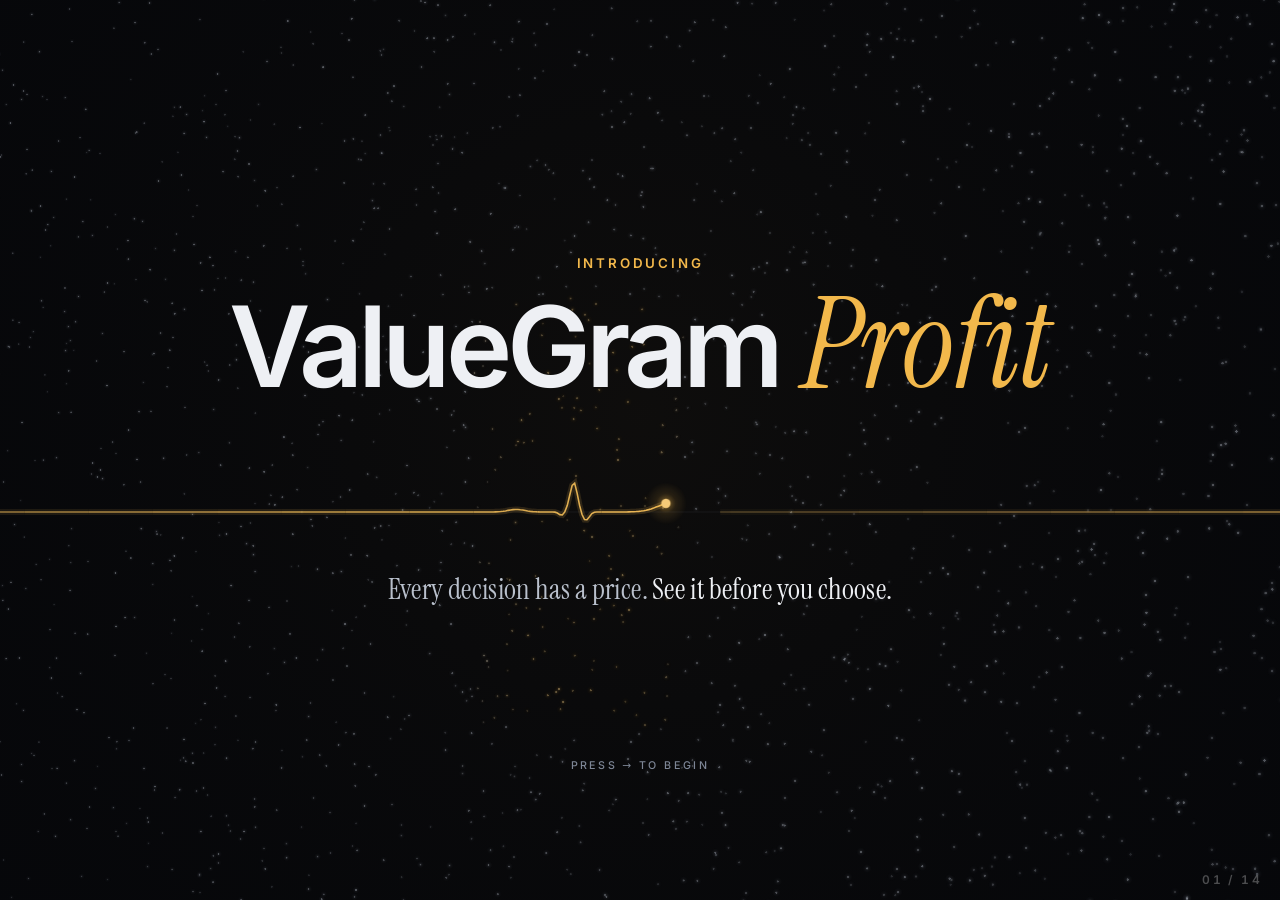
==== index.html @ 0fd5e0a5 "Publish the deck from main The github-pages environment rejects deployments from the working branch," ====
<!doctype html>
<html lang="en">
<head>
<meta charset="utf-8">
<title>ValueGram Profit</title>
<meta name="viewport" content="width=device-width, initial-scale=1">
<script>location.replace('site/' + location.hash);</script>
<meta http-equiv="refresh" content="0; url=site/">
<style>body{background:#06070a;color:#b9c0cc;font:16px system-ui,sans-serif;display:grid;place-items:center;height:100vh;margin:0}a{color:#f2b84b}</style>
</head>
<body><a href="site/">Open ValueGram Profit</a></body>
</html>
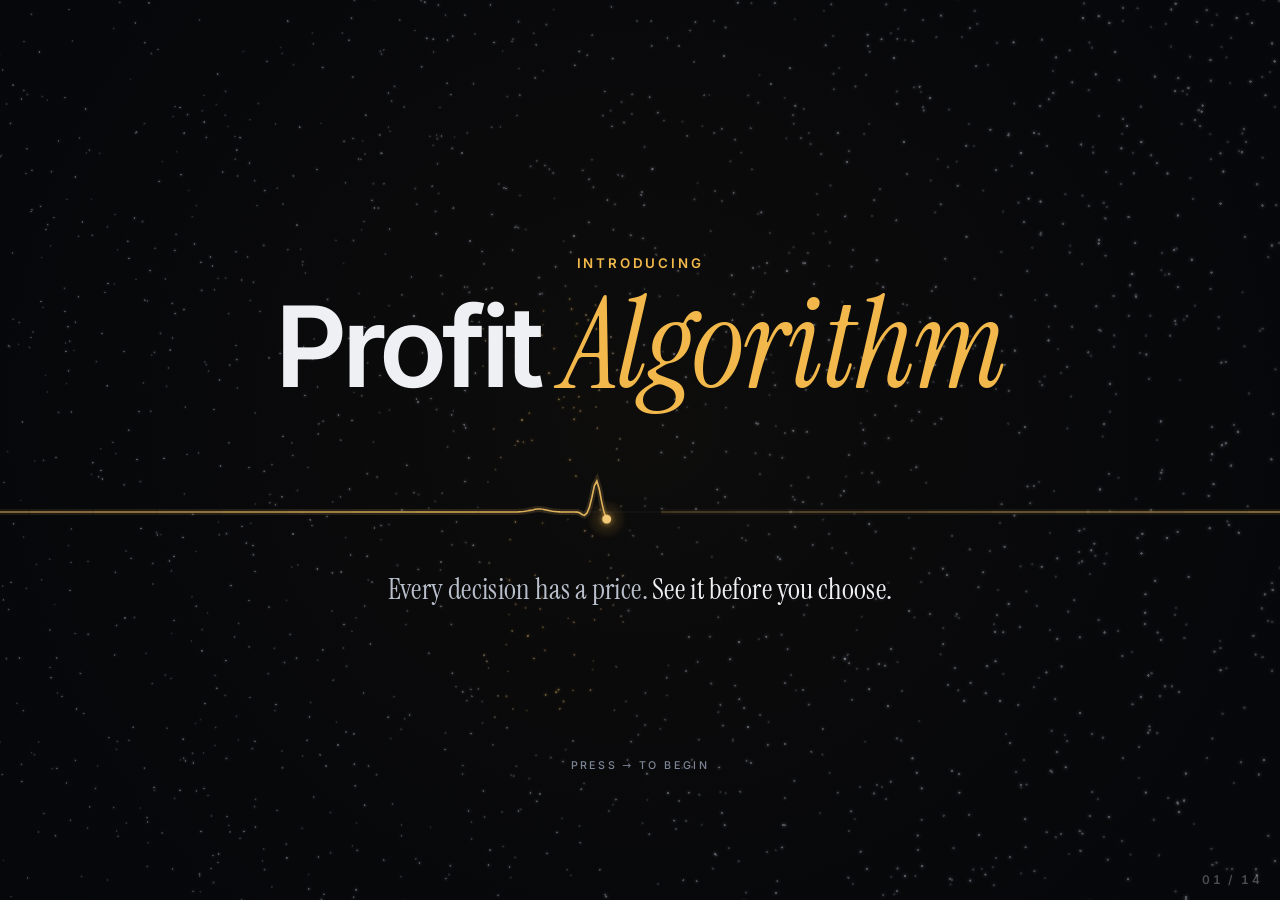
==== commit 3dccb8fc: "Rename the product to Profit Algorithm Co-Authored-By: Claude Opus 5.5 <noreply@anthropic.com> Claud" ====
--- a/index.html
+++ b/index.html
@@ -2,11 +2,11 @@
 <html lang="en">
 <head>
 <meta charset="utf-8">
-<title>ValueGram Profit</title>
+<title>Profit Algorithm</title>
 <meta name="viewport" content="width=device-width, initial-scale=1">
 <script>location.replace('site/' + location.hash);</script>
 <meta http-equiv="refresh" content="0; url=site/">
 <style>body{background:#06070a;color:#b9c0cc;font:16px system-ui,sans-serif;display:grid;place-items:center;height:100vh;margin:0}a{color:#f2b84b}</style>
 </head>
-<body><a href="site/">Open ValueGram Profit</a></body>
+<body><a href="site/">Open the Profit Algorithm</a></body>
 </html>
